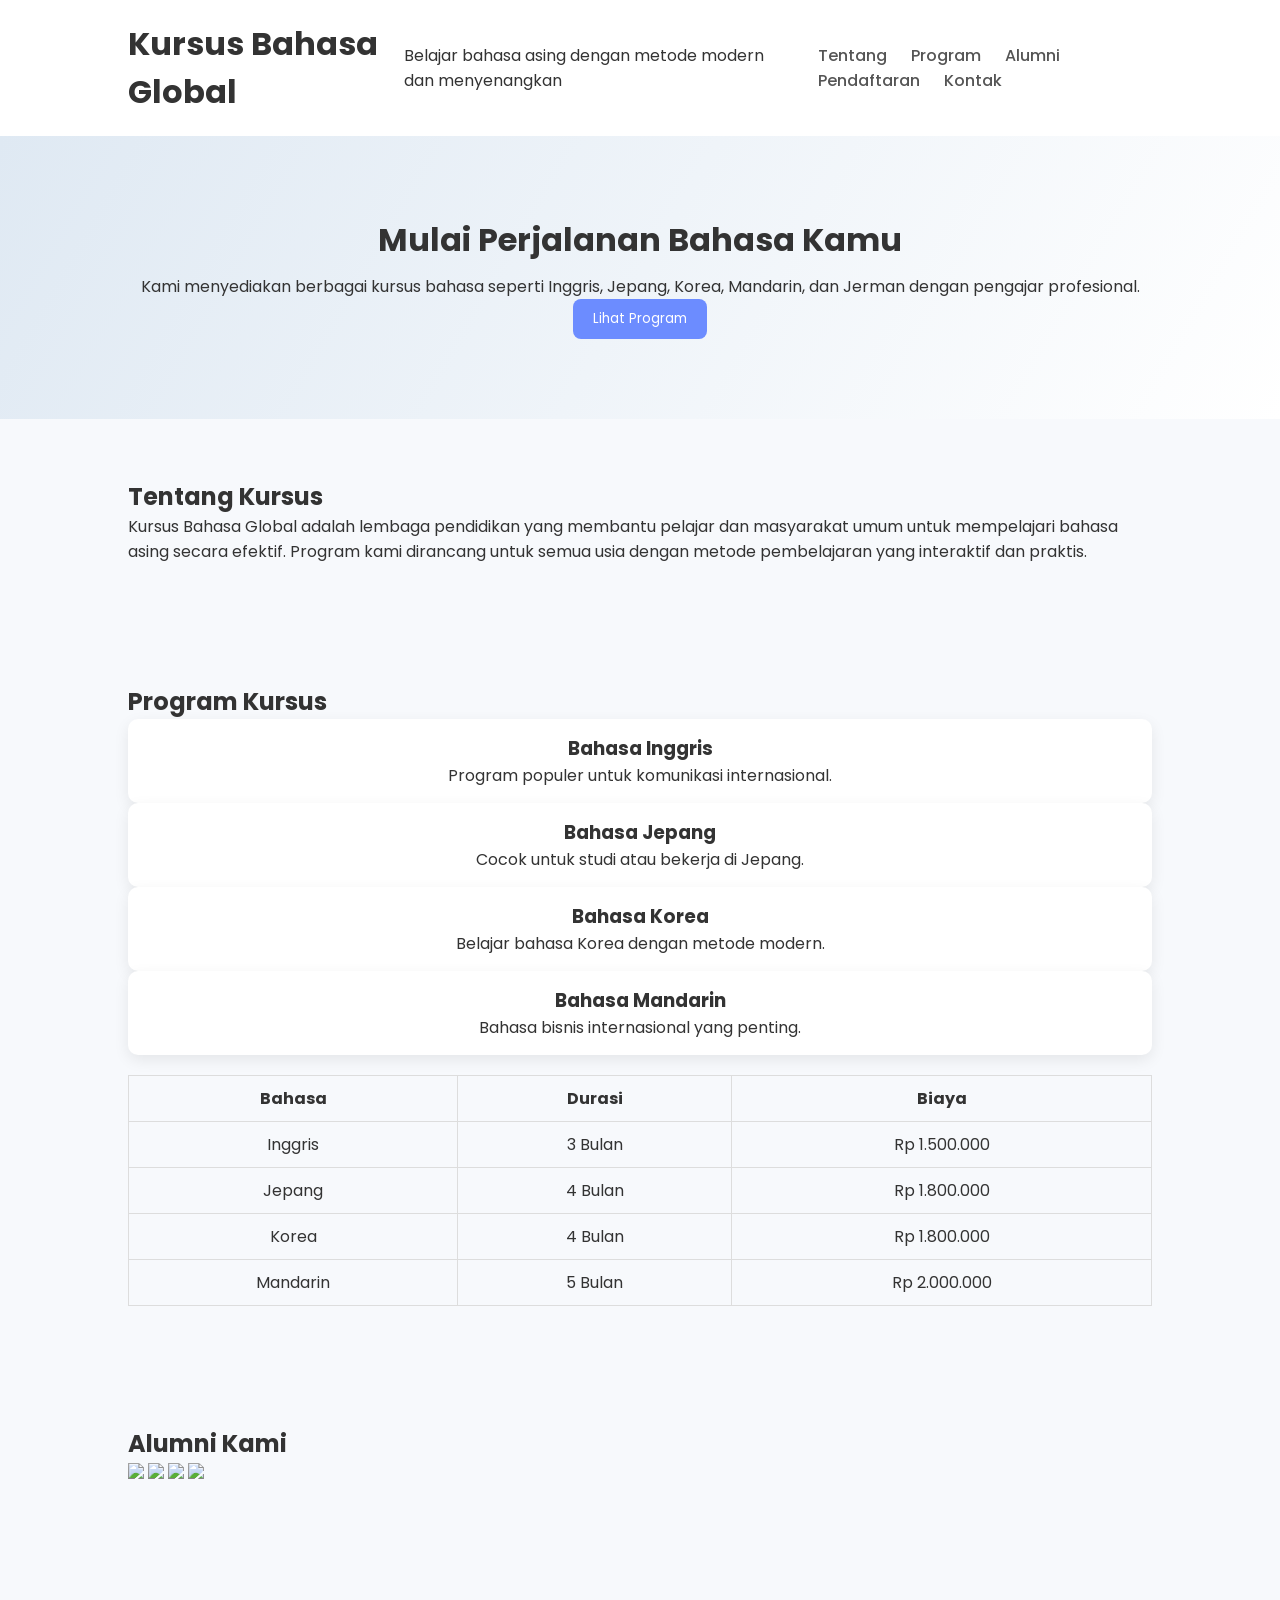
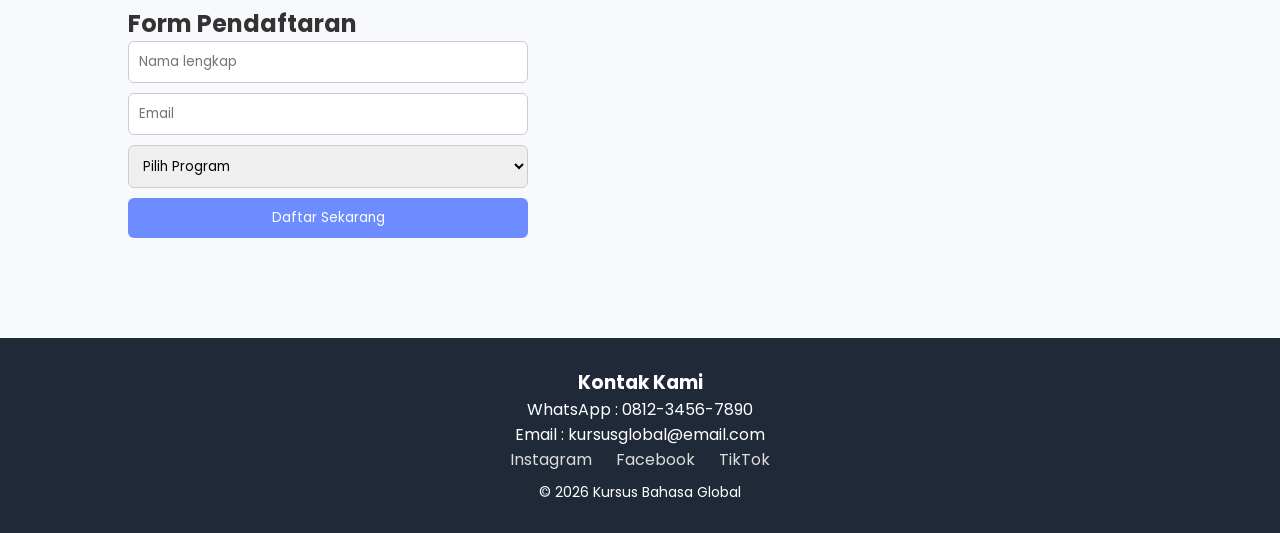
==== index.html @ 8ec5e0bb "change file name" ====
<!DOCTYPE html>
<html lang="id">
<head>

<meta charset="UTF-8">
<meta name="viewport" content="width=device-width, initial-scale=1.0">

<title>Kursus Bahasa Global</title>

<link rel="stylesheet" href="uts ppw.css">

<link href="https://fonts.googleapis.com/css2?family=Poppins:wght@300;400;600&display=swap" rel="stylesheet">

</head>

<body>

<header>

<h1>Kursus Bahasa Global</h1>

<p class="tagline">
Belajar bahasa asing dengan metode modern dan menyenangkan
</p>

<nav>
<a href="#tentang">Tentang</a>
<a href="#program">Program</a>
<a href="#alumni">Alumni</a>
<a href="#daftar">Pendaftaran</a>
<a href="#kontak">Kontak</a>
</nav>

</header>


<section class="hero">

<h2>Mulai Perjalanan Bahasa Kamu</h2>

<p>
Kami menyediakan berbagai kursus bahasa seperti Inggris,
Jepang, Korea, Mandarin, dan Jerman dengan pengajar profesional.
</p>

<button onclick="scrollProgram()">Lihat Program</button>

</section>


<section id="tentang">

<h2>Tentang Kursus</h2>

<p>
Kursus Bahasa Global adalah lembaga pendidikan yang membantu
pelajar dan masyarakat umum untuk mempelajari bahasa asing
secara efektif. Program kami dirancang untuk semua usia
dengan metode pembelajaran yang interaktif dan praktis.
</p>

</section>


<section id="program">

<h2>Program Kursus</h2>

<div class="cards">

<div class="card">
<h3>Bahasa Inggris</h3>
<p>Program populer untuk komunikasi internasional.</p>
</div>

<div class="card">
<h3>Bahasa Jepang</h3>
<p>Cocok untuk studi atau bekerja di Jepang.</p>
</div>

<div class="card">
<h3>Bahasa Korea</h3>
<p>Belajar bahasa Korea dengan metode modern.</p>
</div>

<div class="card">
<h3>Bahasa Mandarin</h3>
<p>Bahasa bisnis internasional yang penting.</p>
</div>

</div>

<table>

<tr>
<th>Bahasa</th>
<th>Durasi</th>
<th>Biaya</th>
</tr>

<tr>
<td>Inggris</td>
<td>3 Bulan</td>
<td>Rp 1.500.000</td>
</tr>

<tr>
<td>Jepang</td>
<td>4 Bulan</td>
<td>Rp 1.800.000</td>
</tr>

<tr>
<td>Korea</td>
<td>4 Bulan</td>
<td>Rp 1.800.000</td>
</tr>

<tr>
<td>Mandarin</td>
<td>5 Bulan</td>
<td>Rp 2.000.000</td>
</tr>

</table>

</section>


<section id="alumni">

<h2>Alumni Kami</h2>

<div class="alumni">

<img src="https://i.pravatar.cc/150?img=10">
<img src="https://i.pravatar.cc/150?img=20">
<img src="https://i.pravatar.cc/150?img=30">
<img src="https://i.pravatar.cc/150?img=40">

</div>

</section>


<section id="daftar">

<h2>Form Pendaftaran</h2>

<form id="formDaftar">

<input type="text" id="nama" placeholder="Nama lengkap">

<input type="email" id="email" placeholder="Email">

<select id="programSelect">

<option value="">Pilih Program</option>
<option>Bahasa Inggris</option>
<option>Bahasa Jepang</option>
<option>Bahasa Korea</option>
<option>Bahasa Mandarin</option>

</select>

<button type="submit">Daftar Sekarang</button>

</form>

</section>


<footer id="kontak">

<h3>Kontak Kami</h3>

<p>WhatsApp : 0812-3456-7890</p>
<p>Email : kursusglobal@email.com</p>

<div class="sosmed">

<a href="#">Instagram</a>
<a href="#">Facebook</a>
<a href="#">TikTok</a>

</div>

<p class="copy">© 2026 Kursus Bahasa Global</p>

</footer>

<script src="uts ppw.js"></script>

</body>
</html>
---- uts ppw.css ----
*{
margin:0;
padding:0;
box-sizing:border-box;
font-family:'Poppins', sans-serif;
}

body{
background:#f7f9fc;
color:#333;
}

header{
display:flex;
justify-content:space-between;
align-items:center;
padding:20px 10%;
background:#ffffff;
box-shadow:0 2px 10px rgba(0,0,0,0.05);
}

nav a{
margin-left:20px;
text-decoration:none;
color:#555;
font-weight:500;
}

.hero{
text-align:center;
padding:80px 20px;
background:linear-gradient(120deg,#dfe9f3,#ffffff);
}

.hero h2{
font-size:32px;
margin-bottom:10px;
}

.hero button{
padding:10px 20px;
border:none;
background:#6c8cff;
color:white;
border-radius:8px;
cursor:pointer;
}

section{
padding:60px 10%;
}

table{
width:100%;
border-collapse:collapse;
margin-top:20px;
}

table th, table td{
border:1px solid #ddd;
padding:10px;
text-align:center;
}

.galeri{
display:flex;
gap:20px;
flex-wrap:wrap;
}

.card{
background:white;
padding:15px;
border-radius:10px;
box-shadow:0 5px 15px rgba(0,0,0,0.08);
text-align:center;
transition:0.3s;
}

.card:hover{
transform:translateY(-5px);
}

.card img{
width:120px;
border-radius:50%;
}

form{
display:flex;
flex-direction:column;
gap:10px;
max-width:400px;
}

input, select{
padding:10px;
border:1px solid #ccc;
border-radius:6px;
}

button{
padding:10px;
border:none;
background:#6c8cff;
color:white;
border-radius:6px;
cursor:pointer;
}

footer{
background:#1f2937;
color:white;
text-align:center;
padding:30px;
margin-top:40px;
}

.sosmed a{
margin:10px;
color:#ddd;
text-decoration:none;
}

.copy{
margin-top:10px;
font-size:14px;
}

/* responsive */

@media(max-width:768px){

header{
flex-direction:column;
gap:10px;
}

.galeri{
justify-content:center;
}

}
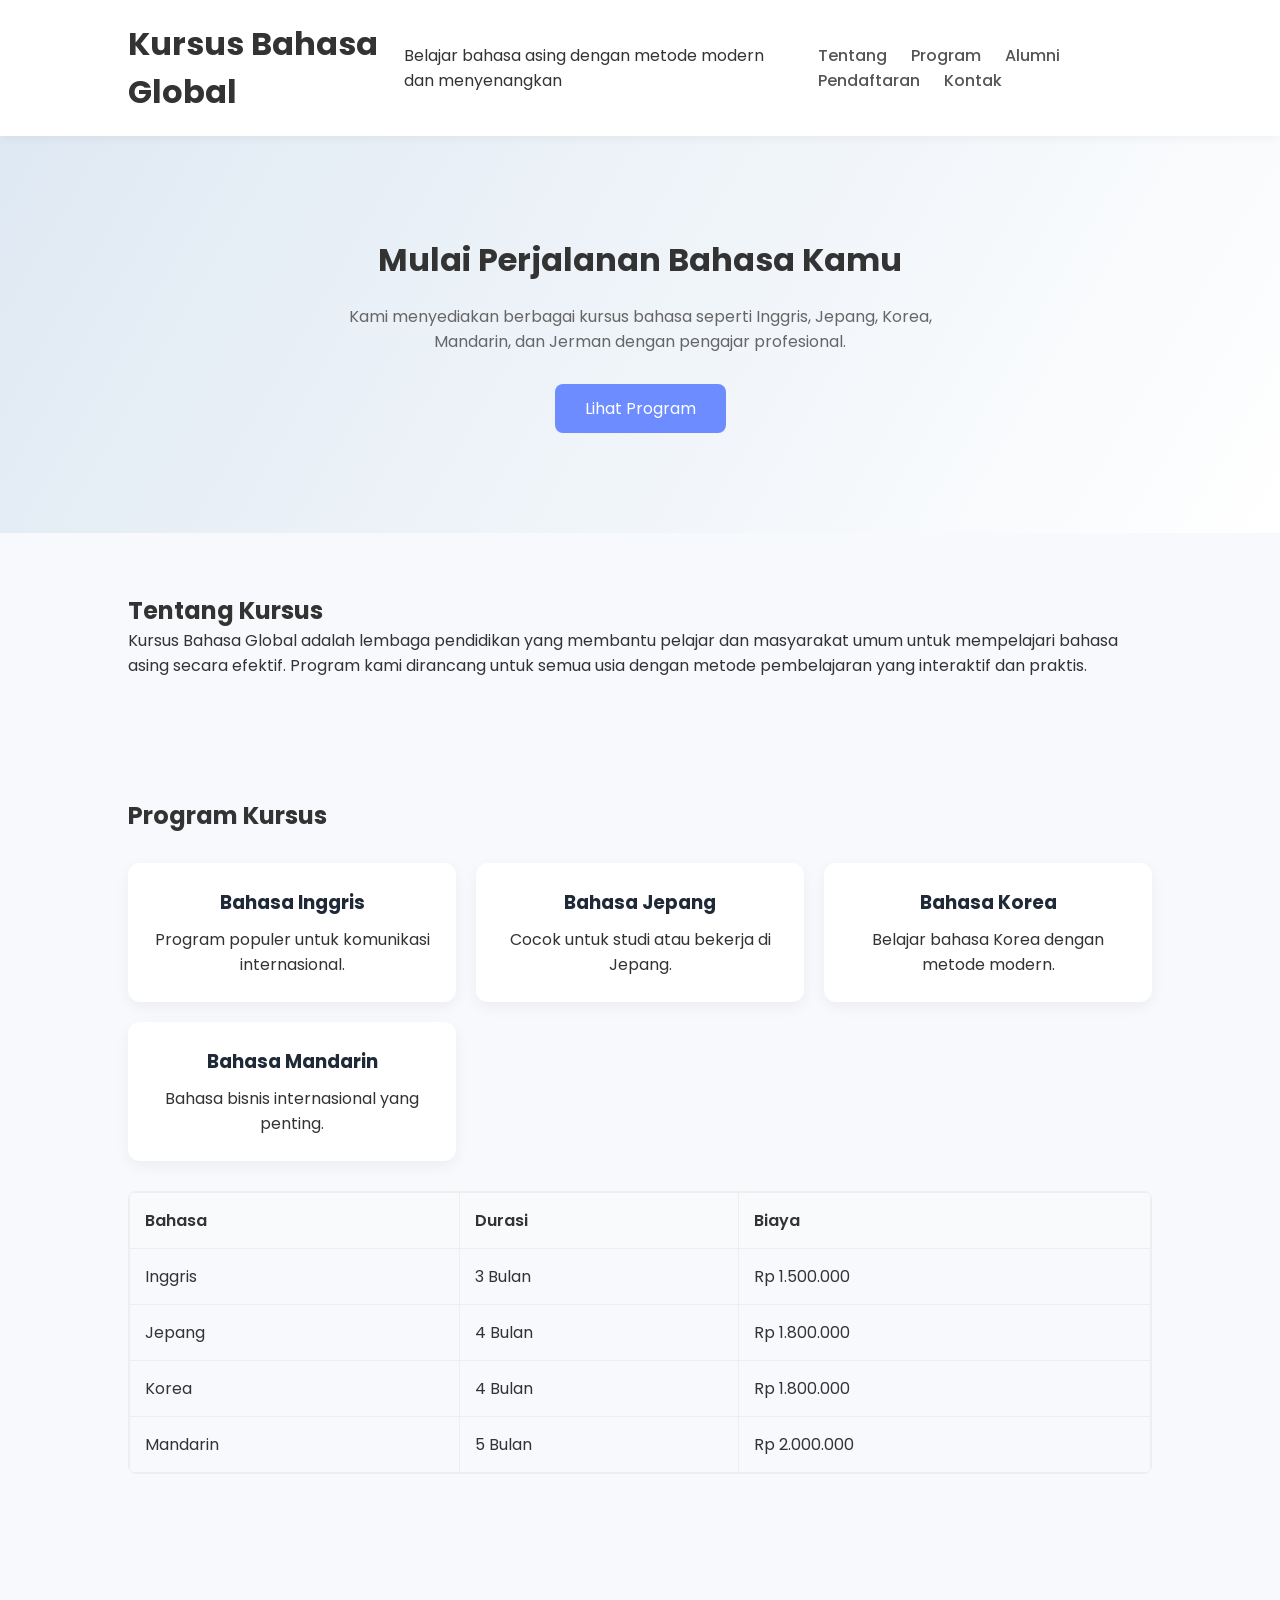
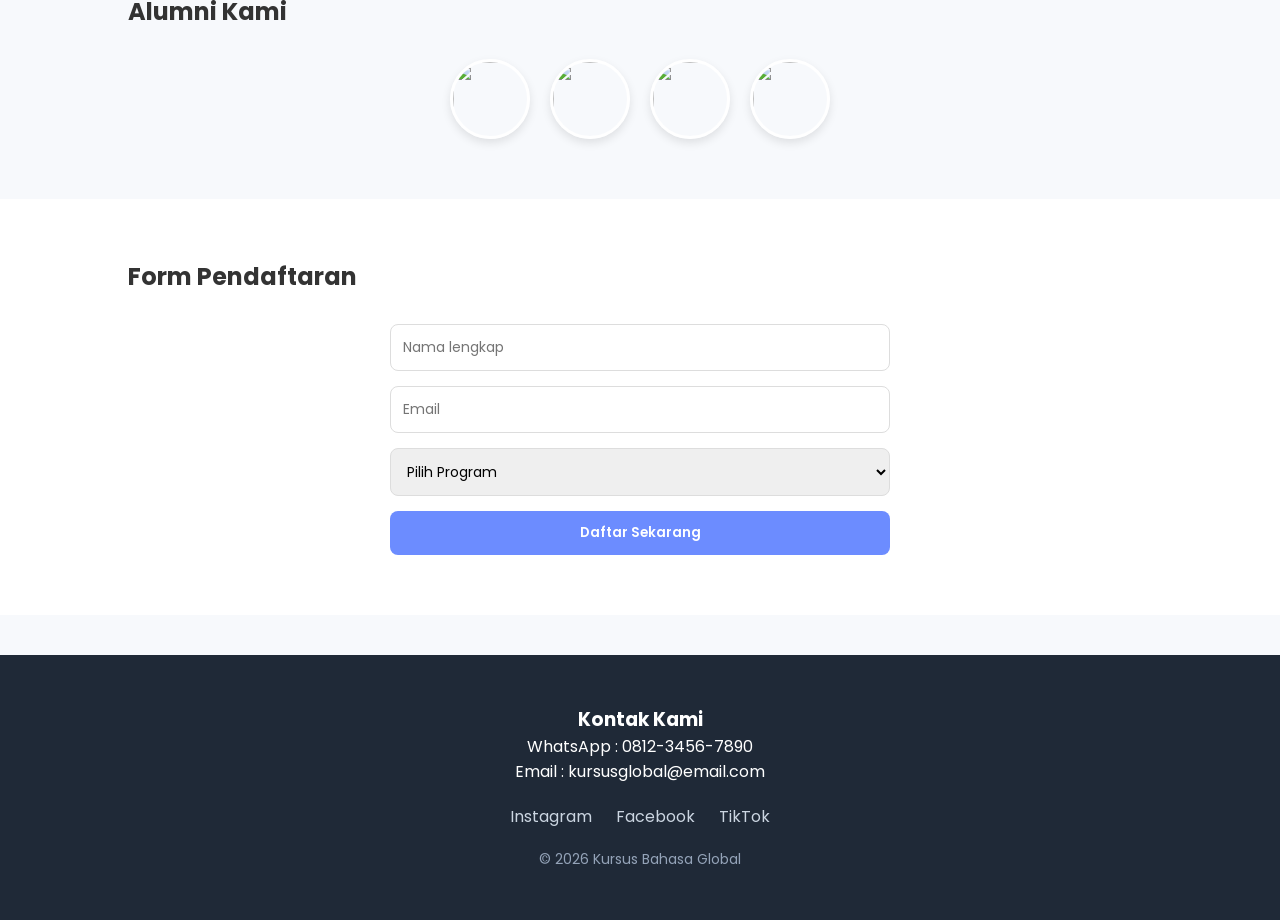
==== commit 3cc0b556: "update fitur" ====
--- a/index.html
+++ b/index.html
@@ -1,195 +1,203 @@
 <!DOCTYPE html>
 <html lang="id">
+
 <head>
 
-<meta charset="UTF-8">
-<meta name="viewport" content="width=device-width, initial-scale=1.0">
-
-<title>Kursus Bahasa Global</title>
-
-<link rel="stylesheet" href="uts ppw.css">
-
-<link href="https://fonts.googleapis.com/css2?family=Poppins:wght@300;400;600&display=swap" rel="stylesheet">
+    <meta charset="UTF-8">
+    <!-- Meta viewport: Penting agar website tampil proporsional di perangkat mobile (HP) -->
+    <meta name="viewport" content="width=device-width, initial-scale=1.0">
+
+    <title>Kursus Bahasa Global</title>
+
+    <link rel="stylesheet" href="style.css">
+
+    <link href="https://fonts.googleapis.com/css2?family=Poppins:wght@300;400;600&display=swap" rel="stylesheet">
 
 </head>
 
 <body>
 
-<header>
-
-<h1>Kursus Bahasa Global</h1>
-
-<p class="tagline">
-Belajar bahasa asing dengan metode modern dan menyenangkan
-</p>
-
-<nav>
-<a href="#tentang">Tentang</a>
-<a href="#program">Program</a>
-<a href="#alumni">Alumni</a>
-<a href="#daftar">Pendaftaran</a>
-<a href="#kontak">Kontak</a>
-</nav>
-
-</header>
-
-
-<section class="hero">
-
-<h2>Mulai Perjalanan Bahasa Kamu</h2>
-
-<p>
-Kami menyediakan berbagai kursus bahasa seperti Inggris,
-Jepang, Korea, Mandarin, dan Jerman dengan pengajar profesional.
-</p>
-
-<button onclick="scrollProgram()">Lihat Program</button>
-
-</section>
-
-
-<section id="tentang">
-
-<h2>Tentang Kursus</h2>
-
-<p>
-Kursus Bahasa Global adalah lembaga pendidikan yang membantu
-pelajar dan masyarakat umum untuk mempelajari bahasa asing
-secara efektif. Program kami dirancang untuk semua usia
-dengan metode pembelajaran yang interaktif dan praktis.
-</p>
-
-</section>
-
-
-<section id="program">
-
-<h2>Program Kursus</h2>
-
-<div class="cards">
-
-<div class="card">
-<h3>Bahasa Inggris</h3>
-<p>Program populer untuk komunikasi internasional.</p>
-</div>
-
-<div class="card">
-<h3>Bahasa Jepang</h3>
-<p>Cocok untuk studi atau bekerja di Jepang.</p>
-</div>
-
-<div class="card">
-<h3>Bahasa Korea</h3>
-<p>Belajar bahasa Korea dengan metode modern.</p>
-</div>
-
-<div class="card">
-<h3>Bahasa Mandarin</h3>
-<p>Bahasa bisnis internasional yang penting.</p>
-</div>
-
-</div>
-
-<table>
-
-<tr>
-<th>Bahasa</th>
-<th>Durasi</th>
-<th>Biaya</th>
-</tr>
-
-<tr>
-<td>Inggris</td>
-<td>3 Bulan</td>
-<td>Rp 1.500.000</td>
-</tr>
-
-<tr>
-<td>Jepang</td>
-<td>4 Bulan</td>
-<td>Rp 1.800.000</td>
-</tr>
-
-<tr>
-<td>Korea</td>
-<td>4 Bulan</td>
-<td>Rp 1.800.000</td>
-</tr>
-
-<tr>
-<td>Mandarin</td>
-<td>5 Bulan</td>
-<td>Rp 2.000.000</td>
-</tr>
-
-</table>
-
-</section>
-
-
-<section id="alumni">
-
-<h2>Alumni Kami</h2>
-
-<div class="alumni">
-
-<img src="https://i.pravatar.cc/150?img=10">
-<img src="https://i.pravatar.cc/150?img=20">
-<img src="https://i.pravatar.cc/150?img=30">
-<img src="https://i.pravatar.cc/150?img=40">
-
-</div>
-
-</section>
-
-
-<section id="daftar">
-
-<h2>Form Pendaftaran</h2>
-
-<form id="formDaftar">
-
-<input type="text" id="nama" placeholder="Nama lengkap">
-
-<input type="email" id="email" placeholder="Email">
-
-<select id="programSelect">
-
-<option value="">Pilih Program</option>
-<option>Bahasa Inggris</option>
-<option>Bahasa Jepang</option>
-<option>Bahasa Korea</option>
-<option>Bahasa Mandarin</option>
-
-</select>
-
-<button type="submit">Daftar Sekarang</button>
-
-</form>
-
-</section>
-
-
-<footer id="kontak">
-
-<h3>Kontak Kami</h3>
-
-<p>WhatsApp : 0812-3456-7890</p>
-<p>Email : kursusglobal@email.com</p>
-
-<div class="sosmed">
-
-<a href="#">Instagram</a>
-<a href="#">Facebook</a>
-<a href="#">TikTok</a>
-
-</div>
-
-<p class="copy">© 2026 Kursus Bahasa Global</p>
-
-</footer>
-
-<script src="uts ppw.js"></script>
+    <header>
+
+        <h1>Kursus Bahasa Global</h1>
+
+        <p class="tagline">
+            Belajar bahasa asing dengan metode modern dan menyenangkan
+        </p>
+
+        <nav>
+            <!-- Checkbox & Label: Digunakan untuk logika menu hamburger tanpa JavaScript -->
+            <input type="checkbox" id="menu-toggle" class="menu-toggle">
+            <label for="menu-toggle" class="hamburger">
+                <span></span>
+                <span></span>
+                <span></span>
+            </label>
+            <div class="nav-links">
+                <a href="#tentang">Tentang</a>
+                <a href="#program">Program</a>
+                <a href="#alumni">Alumni</a>
+                <a href="#daftar">Pendaftaran</a>
+                <a href="#kontak">Kontak</a>
+            </div>
+        </nav>
+
+    </header>
+
+
+    <section class="hero">
+
+        <h2>Mulai Perjalanan Bahasa Kamu</h2>
+
+        <p>
+            Kami menyediakan berbagai kursus bahasa seperti Inggris,
+            Jepang, Korea, Mandarin, dan Jerman dengan pengajar profesional.
+        </p>
+
+        <button onclick="scrollProgram()">Lihat Program</button>
+
+    </section>
+
+
+    <section id="tentang">
+
+        <h2>Tentang Kursus</h2>
+
+        <p>
+            Kursus Bahasa Global adalah lembaga pendidikan yang membantu
+            pelajar dan masyarakat umum untuk mempelajari bahasa asing
+            secara efektif. Program kami dirancang untuk semua usia
+            dengan metode pembelajaran yang interaktif dan praktis.
+        </p>
+
+    </section>
+
+
+    <section id="program">
+
+        <h2>Program Kursus</h2>
+
+        <div class="cards">
+
+            <div class="card">
+                <h3>Bahasa Inggris</h3>
+                <p>Program populer untuk komunikasi internasional.</p>
+            </div>
+
+            <div class="card">
+                <h3>Bahasa Jepang</h3>
+                <p>Cocok untuk studi atau bekerja di Jepang.</p>
+            </div>
+
+            <div class="card">
+                <h3>Bahasa Korea</h3>
+                <p>Belajar bahasa Korea dengan metode modern.</p>
+            </div>
+
+            <div class="card">
+                <h3>Bahasa Mandarin</h3>
+                <p>Bahasa bisnis internasional yang penting.</p>
+            </div>
+
+        </div>
+
+        <!-- Container Table: Agar tabel bisa di-scroll secara horizontal di layar kecil -->
+        <div class="table-container">
+            <table>
+                <tr>
+                    <th>Bahasa</th>
+                    <th>Durasi</th>
+                    <th>Biaya</th>
+                </tr>
+                <tr>
+                    <td>Inggris</td>
+                    <td>3 Bulan</td>
+                    <td>Rp 1.500.000</td>
+                </tr>
+                <tr>
+                    <td>Jepang</td>
+                    <td>4 Bulan</td>
+                    <td>Rp 1.800.000</td>
+                </tr>
+                <tr>
+                    <td>Korea</td>
+                    <td>4 Bulan</td>
+                    <td>Rp 1.800.000</td>
+                </tr>
+                <tr>
+                    <td>Mandarin</td>
+                    <td>5 Bulan</td>
+                    <td>Rp 2.000.000</td>
+                </tr>
+            </table>
+        </div>
+
+    </section>
+
+
+    <section id="alumni">
+
+        <h2>Alumni Kami</h2>
+
+        <!-- Alumni Container: Menggunakan flex-wrap agar gambar turun ke bawah jika layar sempit -->
+        <div class="alumni-container">
+            <img src="https://i.pravatar.cc/150?img=10">
+            <img src="https://i.pravatar.cc/150?img=20">
+            <img src="https://i.pravatar.cc/150?img=30">
+            <img src="https://i.pravatar.cc/150?img=40">
+        </div>
+
+    </section>
+
+
+    <section id="daftar">
+
+        <h2>Form Pendaftaran</h2>
+
+        <form id="formDaftar">
+
+            <input type="text" id="nama" placeholder="Nama lengkap">
+
+            <input type="email" id="email" placeholder="Email">
+
+            <select id="programSelect">
+
+                <option value="">Pilih Program</option>
+                <option>Bahasa Inggris</option>
+                <option>Bahasa Jepang</option>
+                <option>Bahasa Korea</option>
+                <option>Bahasa Mandarin</option>
+
+            </select>
+
+            <button type="submit">Daftar Sekarang</button>
+
+        </form>
+
+    </section>
+
+
+    <footer id="kontak">
+
+        <h3>Kontak Kami</h3>
+
+        <p>WhatsApp : 0812-3456-7890</p>
+        <p>Email : kursusglobal@email.com</p>
+
+        <div class="sosmed">
+
+            <a href="#">Instagram</a>
+            <a href="#">Facebook</a>
+            <a href="#">TikTok</a>
+
+        </div>
+
+        <p class="copy">© 2026 Kursus Bahasa Global</p>
+
+    </footer>
+
+    <script src="script.js"></script>
 
 </body>
+
 </html>
--- a/style.css
+++ b/style.css
@@ -0,0 +1,327 @@
+* {
+    margin: 0;
+    padding: 0;
+    box-sizing: border-box;
+    font-family: 'Poppins', sans-serif;
+}
+
+body {
+    background: #f7f9fc;
+    color: #333;
+}
+
+/* Navigation */
+header {
+    display: flex;
+    /* Flexbox: Membuat layout header yang fleksibel */
+    justify-content: space-between;
+    align-items: center;
+    padding: 20px 10%;
+    background: #ffffff;
+    box-shadow: 0 2px 10px rgba(0, 0, 0, 0.05);
+    position: sticky;
+    top: 0;
+    z-index: 1000;
+}
+
+.nav-links a {
+    margin-left: 20px;
+    text-decoration: none;
+    color: #555;
+    font-weight: 500;
+    transition: 0.3s;
+}
+
+.nav-links a:hover {
+    color: #6c8cff;
+}
+
+/* Logika Menu Hamburger (Murni CSS): Mengandalkan status 'checked' dari checkbox */
+.menu-toggle {
+    display: none;
+}
+
+.hamburger {
+    display: none;
+    cursor: pointer;
+    flex-direction: column;
+    gap: 5px;
+}
+
+.hamburger span {
+    display: block;
+    width: 25px;
+    height: 3px;
+    background: #333;
+    border-radius: 3px;
+    transition: 0.3s;
+}
+
+/* Sections */
+section {
+    padding: 60px 10%;
+}
+
+.hero {
+    text-align: center;
+    padding: 100px 20px;
+    background: linear-gradient(120deg, #dfe9f3, #ffffff);
+}
+
+.hero h2 {
+    font-size: 32px;
+    margin-bottom: 20px;
+}
+
+.hero p {
+    max-width: 600px;
+    margin: 0 auto 30px;
+    color: #666;
+}
+
+.hero button {
+    padding: 12px 30px;
+    border: none;
+    background: #6c8cff;
+    color: white;
+    border-radius: 8px;
+    cursor: pointer;
+    font-size: 16px;
+    transition: 0.3s;
+}
+
+.hero button:hover {
+    background: #5a7be0;
+}
+
+/* Program Cards */
+.cards {
+    display: grid;
+    /* Grid Layout: Sangat efisien untuk membuat kartu yang responsif */
+    grid-template-columns: repeat(auto-fit, minmax(250px, 1fr));
+    /* auto-fit: Menyesuaikan jumlah kolom secara otomatis */
+    gap: 20px;
+    margin-top: 30px;
+}
+
+.card {
+    background: white;
+    padding: 25px;
+    border-radius: 12px;
+    box-shadow: 0 5px 15px rgba(0, 0, 0, 0.05);
+    text-align: center;
+    transition: 0.3s;
+}
+
+.card:hover {
+    transform: translateY(-5px);
+    box-shadow: 0 8px 25px rgba(0, 0, 0, 0.1);
+}
+
+.card h3 {
+    margin-bottom: 10px;
+    color: #1f2937;
+}
+
+/* Table */
+.table-container {
+    width: 100%;
+    overflow-x: auto;
+    /* Scroll horizontal: Mencegah tabel merusak layout di layar kecil */
+    margin-top: 30px;
+    border-radius: 8px;
+    border: 1px solid #eee;
+}
+
+table {
+    width: 100%;
+    min-width: 600px;
+    /* Ensures table doesn't compress too much */
+    border-collapse: collapse;
+}
+
+table th,
+table td {
+    border: 1px solid #eee;
+    padding: 15px;
+    text-align: left;
+}
+
+table th {
+    background: #f9fafb;
+    font-weight: 600;
+}
+
+/* Alumni */
+.alumni-container {
+    display: flex;
+    justify-content: center;
+    gap: 20px;
+    flex-wrap: wrap;
+    margin-top: 30px;
+}
+
+.alumni-container img {
+    width: 80px;
+    height: 80px;
+    border-radius: 50%;
+    object-fit: cover;
+    border: 3px solid white;
+    box-shadow: 0 4px 10px rgba(0, 0, 0, 0.1);
+}
+
+/* Form */
+#daftar {
+    background: #fff;
+}
+
+form {
+    display: flex;
+    flex-direction: column;
+    gap: 15px;
+    max-width: 500px;
+    margin: 30px auto 0;
+}
+
+input,
+select {
+    padding: 12px;
+    border: 1px solid #ddd;
+    border-radius: 8px;
+    font-size: 14px;
+    width: 100%;
+}
+
+form button {
+    padding: 12px;
+    border: none;
+    background: #6c8cff;
+    color: white;
+    border-radius: 8px;
+    cursor: pointer;
+    font-weight: 600;
+    transition: 0.3s;
+}
+
+/* Footer */
+footer {
+    background: #1f2937;
+    color: white;
+    text-align: center;
+    padding: 50px 20px;
+    margin-top: 40px;
+}
+
+.sosmed {
+    margin: 20px 0;
+}
+
+.sosmed a {
+    margin: 0 10px;
+    color: #cbd5e1;
+    text-decoration: none;
+    transition: 0.3s;
+}
+
+.sosmed a:hover {
+    color: #6c8cff;
+}
+
+.copy {
+    margin-top: 20px;
+    font-size: 14px;
+    color: #94a3b8;
+}
+
+/* Media Queries: Mengubah gaya berdasarkan lebar layar perangkat */
+
+/* Desktop Sedang / Tablet Laptop */
+@media (max-width: 992px) {
+
+    header,
+    section {
+        padding-left: 5%;
+        /* Mengurangi padding agar konten lebih luas di layar lebih kecil */
+        padding-right: 5%;
+    }
+}
+
+/* Mobile / Tablet Kecil (HP) */
+@media (max-width: 768px) {
+    header {
+        padding: 15px 5%;
+    }
+
+    header h1 {
+        font-size: 20px;
+    }
+
+    .tagline {
+        display: none;
+        /* Menyembunyikan tagline di HP agar hemat ruang */
+    }
+
+    /* Menampilkan icon hamburger */
+    .hamburger {
+        display: flex;
+    }
+
+    /* Mengubah menu navigasi menjadi panel melayang (dropdown) */
+    .nav-links {
+        position: absolute;
+        top: 100%;
+        left: 0;
+        width: 100%;
+        background: white;
+        display: none;
+        flex-direction: column;
+        padding: 20px;
+        box-shadow: 0 10px 15px rgba(0, 0, 0, 0.1);
+    }
+
+    .nav-links a {
+        margin: 10px 0;
+        font-size: 18px;
+    }
+
+    /* Menu Toggle Switch */
+    .menu-toggle:checked~.nav-links {
+        display: flex;
+    }
+
+    /* Animate Hamburger */
+    .menu-toggle:checked~.hamburger span:nth-child(1) {
+        transform: translateY(8px) rotate(45deg);
+    }
+
+    .menu-toggle:checked~.hamburger span:nth-child(2) {
+        opacity: 0;
+    }
+
+    .menu-toggle:checked~.hamburger span:nth-child(3) {
+        transform: translateY(-8px) rotate(-45deg);
+    }
+
+    .hero h2 {
+        font-size: 26px;
+    }
+
+    section {
+        padding: 40px 5%;
+    }
+}
+
+@media (max-width: 480px) {
+    .hero h2 {
+        font-size: 22px;
+    }
+
+    .hero p {
+        font-size: 14px;
+    }
+
+    .alumni-container img {
+        width: 60px;
+        height: 60px;
+    }
+}
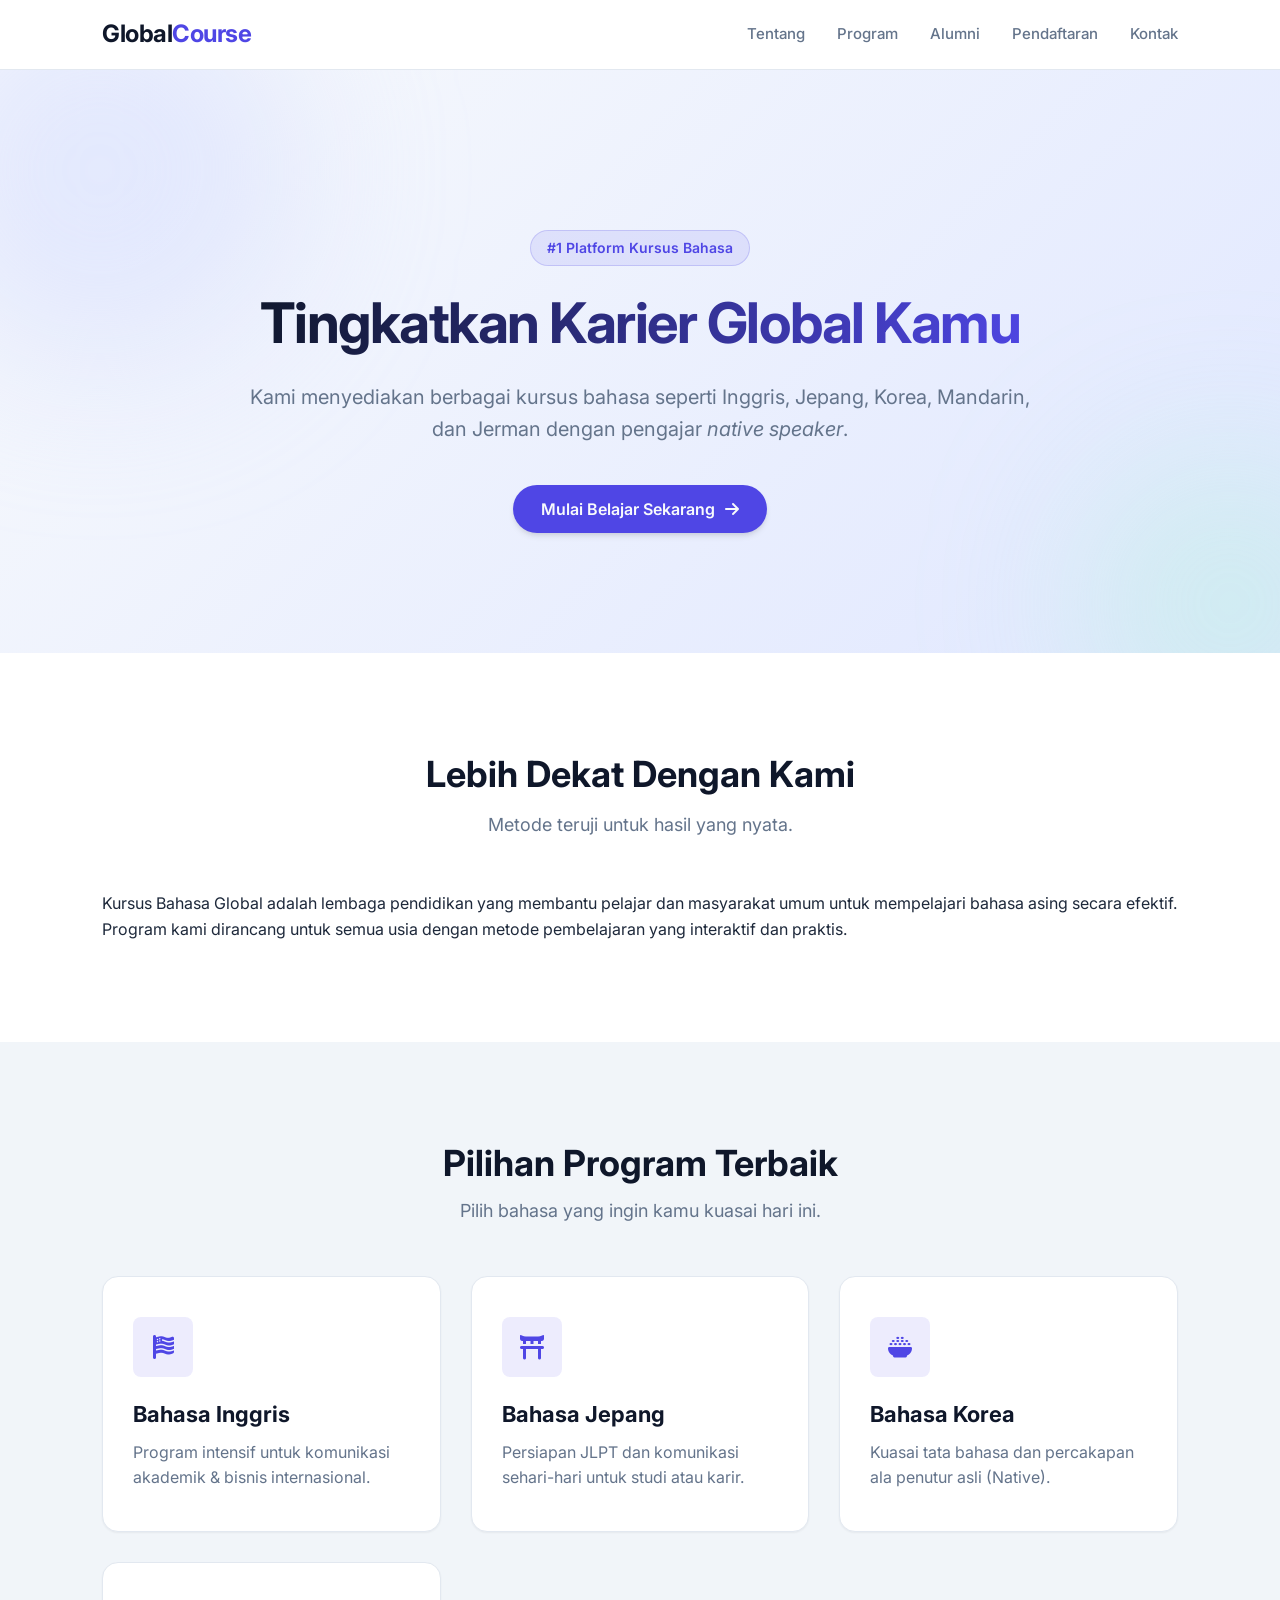
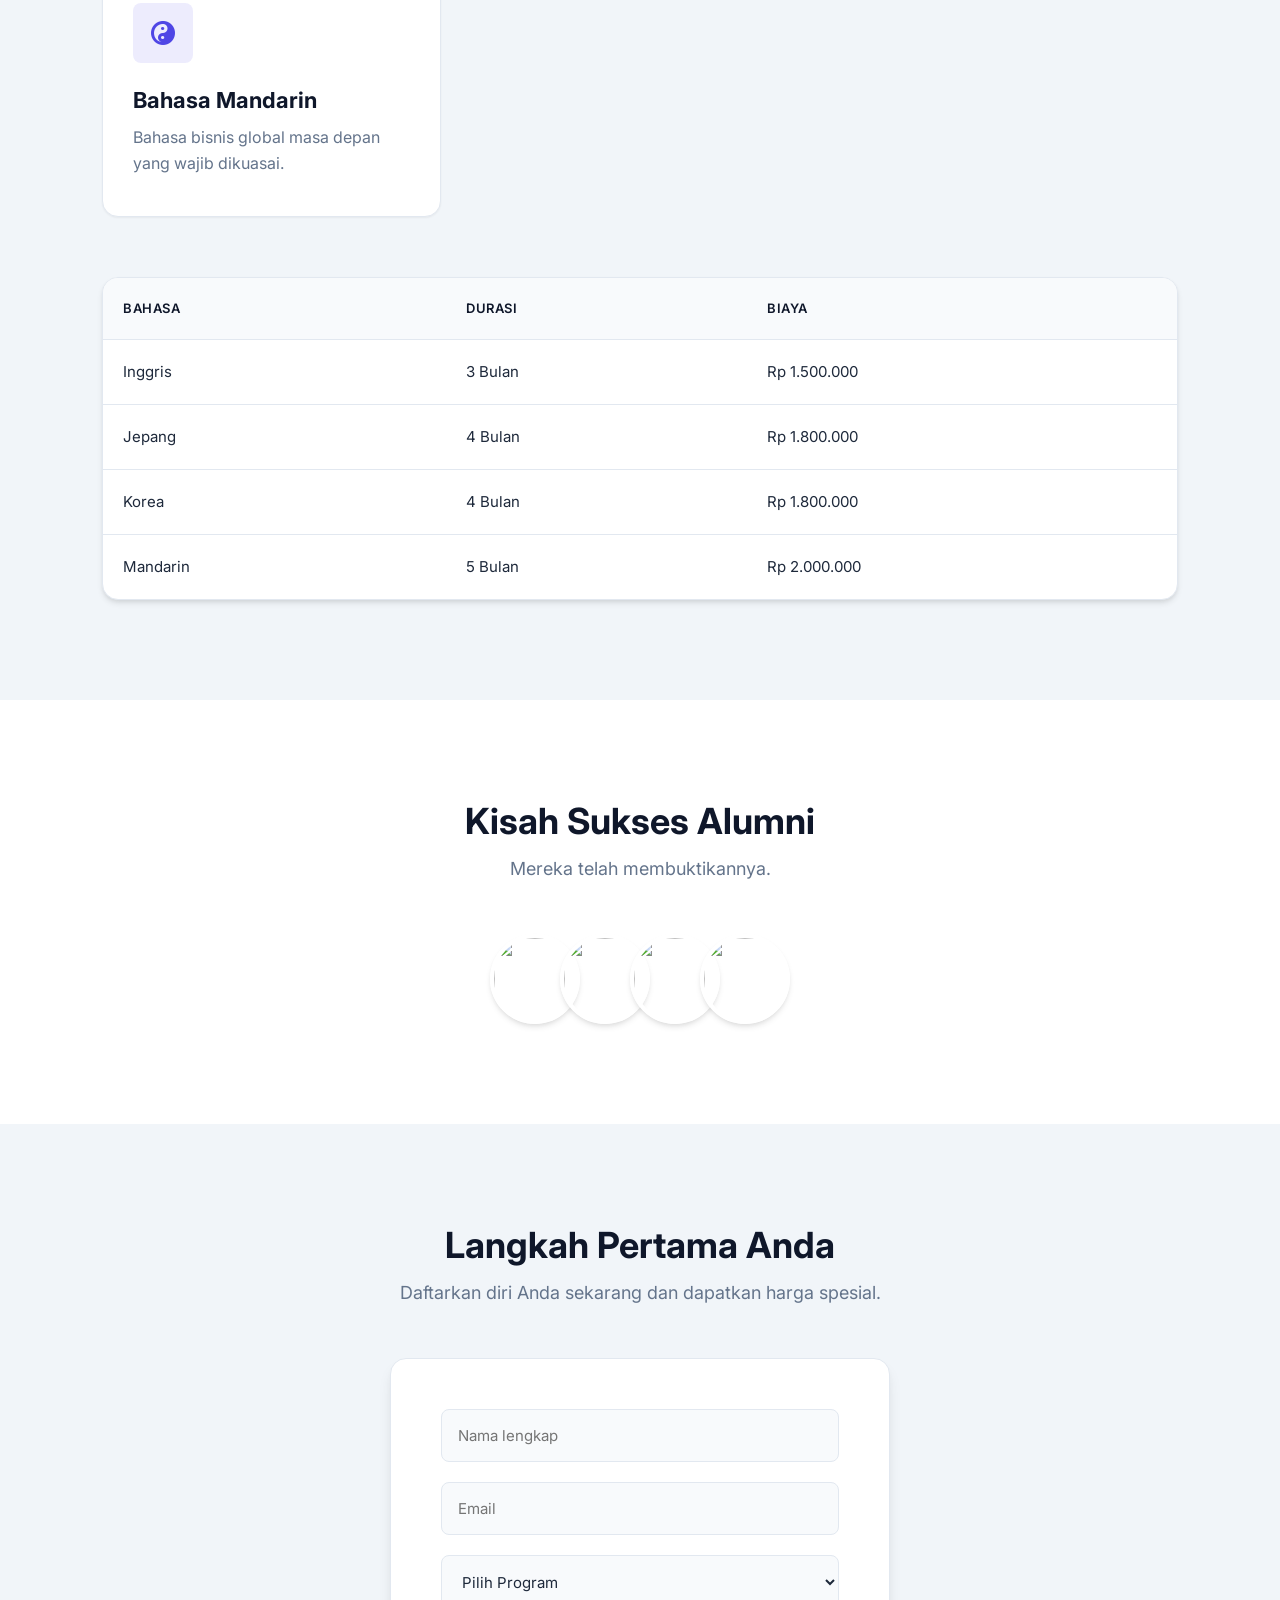
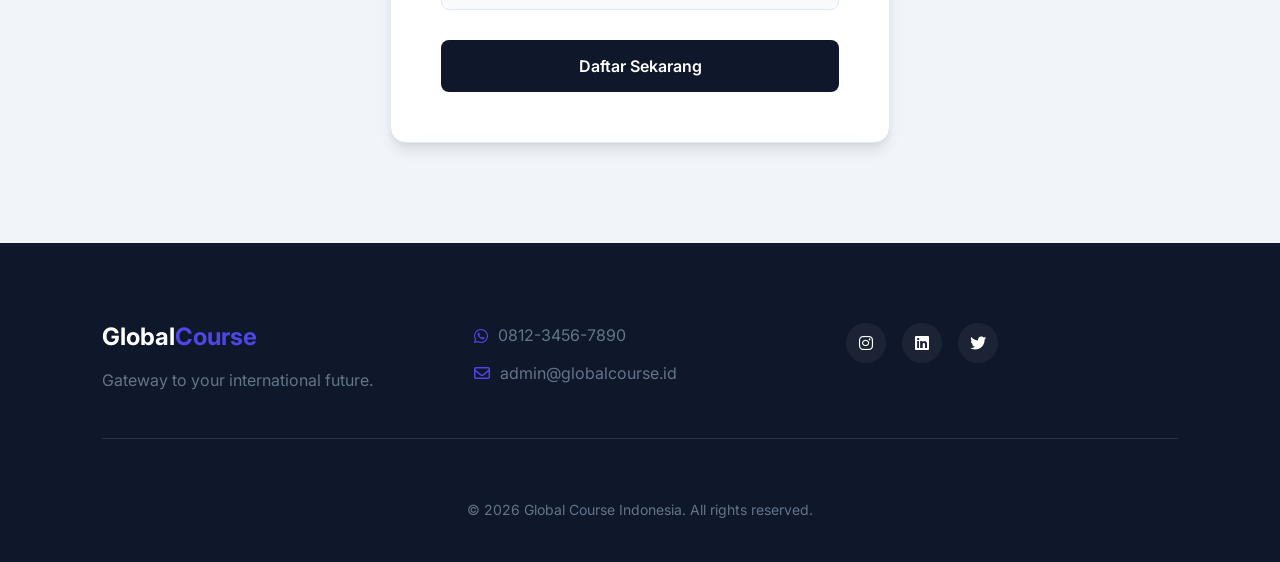
==== commit 5ed180aa: "update" ====
--- a/index.html
+++ b/index.html
@@ -11,7 +11,11 @@
 
     <link rel="stylesheet" href="style.css">
 
-    <link href="https://fonts.googleapis.com/css2?family=Poppins:wght@300;400;600&display=swap" rel="stylesheet">
+    <!-- Google Fonts: Inter untuk tampilan modern dan profesional -->
+    <link href="https://fonts.googleapis.com/css2?family=Inter:wght@300;400;500;600;700&display=swap" rel="stylesheet">
+
+    <!-- Font Awesome untuk Icon Modern -->
+    <link rel="stylesheet" href="https://cdnjs.cloudflare.com/ajax/libs/font-awesome/6.4.0/css/all.min.css">
 
 </head>
 
@@ -19,11 +23,9 @@
 
     <header>
 
-        <h1>Kursus Bahasa Global</h1>
-
-        <p class="tagline">
-            Belajar bahasa asing dengan metode modern dan menyenangkan
-        </p>
+        <div class="logo">
+            <h1>Global<span class="accent">Course</span></h1>
+        </div>
 
         <nav>
             <!-- Checkbox & Label: Digunakan untuk logika menu hamburger tanpa JavaScript -->
@@ -45,58 +47,69 @@
     </header>
 
 
-    <section class="hero">
-
-        <h2>Mulai Perjalanan Bahasa Kamu</h2>
-
-        <p>
-            Kami menyediakan berbagai kursus bahasa seperti Inggris,
-            Jepang, Korea, Mandarin, dan Jerman dengan pengajar profesional.
+    <section class="hero reveal">
+        <div class="hero-content">
+            <span class="badge">#1 Platform Kursus Bahasa</span>
+            <h2>Tingkatkan Karier Global Kamu</h2>
+
+            <p>
+                Kami menyediakan berbagai kursus bahasa seperti Inggris,
+                Jepang, Korea, Mandarin, dan Jerman dengan pengajar <i>native speaker</i>.
+            </p>
+
+            <button class="btn-primary" onclick="scrollProgram()">Mulai Belajar Sekarang <i
+                    class="fa-solid fa-arrow-right"></i></button>
+        </div>
+    </section>
+
+
+    <section id="tentang" class="reveal">
+        <div class="section-header">
+            <h2>Lebih Dekat Dengan Kami</h2>
+            <p class="subtitle">Metode teruji untuk hasil yang nyata.</p>
+        </div>
+        Kursus Bahasa Global adalah lembaga pendidikan yang membantu
+        pelajar dan masyarakat umum untuk mempelajari bahasa asing
+        secara efektif. Program kami dirancang untuk semua usia
+        dengan metode pembelajaran yang interaktif dan praktis.
         </p>
 
-        <button onclick="scrollProgram()">Lihat Program</button>
-
-    </section>
-
-
-    <section id="tentang">
-
-        <h2>Tentang Kursus</h2>
-
-        <p>
-            Kursus Bahasa Global adalah lembaga pendidikan yang membantu
-            pelajar dan masyarakat umum untuk mempelajari bahasa asing
-            secara efektif. Program kami dirancang untuk semua usia
-            dengan metode pembelajaran yang interaktif dan praktis.
-        </p>
-
-    </section>
-
-
-    <section id="program">
-
-        <h2>Program Kursus</h2>
+    </section>
+
+
+    </section>
+
+
+    <section id="program" class="reveal">
+        <div class="section-header">
+            <h2>Pilihan Program Terbaik</h2>
+            <p class="subtitle">Pilih bahasa yang ingin kamu kuasai hari ini.</p>
+        </div>
 
         <div class="cards">
 
             <div class="card">
+                <div class="card-icon"><i class="fa-solid fa-flag-usa"></i></div>
                 <h3>Bahasa Inggris</h3>
-                <p>Program populer untuk komunikasi internasional.</p>
-            </div>
-
-            <div class="card">
+                <p>Program intensif untuk komunikasi akademik & bisnis internasional.</p>
+            </div>
+
+            <div class="card">
+                <div class="card-icon"><i class="fa-solid fa-torii-gate"></i></div>
                 <h3>Bahasa Jepang</h3>
-                <p>Cocok untuk studi atau bekerja di Jepang.</p>
-            </div>
-
-            <div class="card">
+                <p>Persiapan JLPT dan komunikasi sehari-hari untuk studi atau karir.</p>
+            </div>
+
+            <div class="card">
+                <div class="card-icon"><i class="fa-solid fa-bowl-rice"></i></div>
                 <h3>Bahasa Korea</h3>
-                <p>Belajar bahasa Korea dengan metode modern.</p>
-            </div>
-
-            <div class="card">
+                <p>Kuasai tata bahasa dan percakapan ala penutur asli (Native).</p>
+            </div>
+
+            <div class="card">
+                <div class="card-icon"><i class="fa-solid fa-yin-yang"></i></div>
                 <h3>Bahasa Mandarin</h3>
-                <p>Bahasa bisnis internasional yang penting.</p>
+                <p>Bahasa bisnis global masa depan yang wajib dikuasai.</p>
             </div>
 
         </div>
@@ -135,9 +148,11 @@
     </section>
 
 
-    <section id="alumni">
-
-        <h2>Alumni Kami</h2>
+    <section id="alumni" class="reveal">
+        <div class="section-header">
+            <h2>Kisah Sukses Alumni</h2>
+            <p class="subtitle">Mereka telah membuktikannya.</p>
+        </div>
 
         <!-- Alumni Container: Menggunakan flex-wrap agar gambar turun ke bawah jika layar sempit -->
         <div class="alumni-container">
@@ -150,9 +165,11 @@
     </section>
 
 
-    <section id="daftar">
-
-        <h2>Form Pendaftaran</h2>
+    <section id="daftar" class="reveal">
+        <div class="section-header">
+            <h2>Langkah Pertama Anda</h2>
+            <p class="subtitle">Daftarkan diri Anda sekarang dan dapatkan harga spesial.</p>
+        </div>
 
         <form id="formDaftar">
 
@@ -178,21 +195,25 @@
 
 
     <footer id="kontak">
-
-        <h3>Kontak Kami</h3>
-
-        <p>WhatsApp : 0812-3456-7890</p>
-        <p>Email : kursusglobal@email.com</p>
-
-        <div class="sosmed">
-
-            <a href="#">Instagram</a>
-            <a href="#">Facebook</a>
-            <a href="#">TikTok</a>
-
-        </div>
-
-        <p class="copy">© 2026 Kursus Bahasa Global</p>
+        <div class="footer-content">
+            <div class="footer-brand">
+                <h3>Global<span class="accent">Course</span></h3>
+                <p>Gateway to your international future.</p>
+            </div>
+
+            <div class="footer-contact">
+                <p><i class="fa-brands fa-whatsapp"></i> 0812-3456-7890</p>
+                <p><i class="fa-regular fa-envelope"></i> admin@globalcourse.id</p>
+            </div>
+
+            <div class="sosmed">
+                <a href="#" aria-label="Instagram"><i class="fa-brands fa-instagram"></i></a>
+                <a href="#" aria-label="LinkedIn"><i class="fa-brands fa-linkedin"></i></a>
+                <a href="#" aria-label="Twitter"><i class="fa-brands fa-twitter"></i></a>
+            </div>
+        </div>
+
+        <p class="copy">&copy; 2026 Global Course Indonesia. All rights reserved.</p>
 
     </footer>
 
--- a/style.css
+++ b/style.css
@@ -1,42 +1,198 @@
+/* ==========================================================================
+   Modern CSS Design System
+   ========================================================================== */
+:root {
+    /* Color Palette: Elegant & Professional */
+    --primary: #4f46e5;
+    /* Indigo */
+    --primary-hover: #4338ca;
+    --secondary: #0f172a;
+    /* Slate */
+    --accent: #38bdf8;
+    /* Light Blue */
+
+    --bg-body: #f8fafc;
+    --bg-surface: #ffffff;
+    --bg-alt: #f1f5f9;
+
+    --text-main: #1e293b;
+    --text-muted: #64748b;
+    --text-light: #f8fafc;
+
+    --border: #e2e8f0;
+
+    /* Typography */
+    --font-family: 'Inter', sans-serif;
+
+    /* Shadows */
+    --shadow-sm: 0 1px 2px 0 rgba(0, 0, 0, 0.05);
+    --shadow-md: 0 4px 6px -1px rgba(0, 0, 0, 0.1), 0 2px 4px -1px rgba(0, 0, 0, 0.06);
+    --shadow-lg: 0 10px 15px -3px rgba(0, 0, 0, 0.1), 0 4px 6px -2px rgba(0, 0, 0, 0.05);
+    --shadow-glow: 0 0 20px rgba(79, 70, 229, 0.3);
+
+    /* Radii */
+    --radius-md: 8px;
+    --radius-lg: 16px;
+    --radius-full: 9999px;
+
+    /* Transitions */
+    --transition-smooth: all 0.3s cubic-bezier(0.4, 0, 0.2, 1);
+}
+
+/* ==========================================================================
+   Base
+   ========================================================================== */
 * {
     margin: 0;
     padding: 0;
     box-sizing: border-box;
-    font-family: 'Poppins', sans-serif;
+    font-family: var(--font-family);
 }
 
 body {
-    background: #f7f9fc;
-    color: #333;
-}
-
-/* Navigation */
+    background-color: var(--bg-body);
+    color: var(--text-main);
+    line-height: 1.6;
+    overflow-x: hidden;
+}
+
+h1,
+h2,
+h3,
+h4,
+h5,
+h6 {
+    color: var(--secondary);
+    font-weight: 700;
+    line-height: 1.2;
+}
+
+p {
+    color: var(--text-muted);
+}
+
+/* Scrollbar Customization */
+::-webkit-scrollbar {
+    width: 8px;
+}
+
+::-webkit-scrollbar-track {
+    background: var(--bg-body);
+}
+
+::-webkit-scrollbar-thumb {
+    background: #cbd5e1;
+    border-radius: var(--radius-full);
+}
+
+::-webkit-scrollbar-thumb:hover {
+    background: #94a3b8;
+}
+
+/* ==========================================================================
+   Typography Helpers
+   ========================================================================== */
+.accent {
+    color: var(--primary);
+}
+
+.section-header {
+    text-align: center;
+    margin-bottom: 50px;
+}
+
+.section-header h2 {
+    font-size: 36px;
+    margin-bottom: 12px;
+}
+
+.section-header .subtitle {
+    font-size: 18px;
+    max-width: 600px;
+    margin: 0 auto;
+}
+
+/* ==========================================================================
+   Buttons
+   ========================================================================== */
+.btn-primary {
+    display: inline-flex;
+    align-items: center;
+    gap: 10px;
+    padding: 14px 28px;
+    background-color: var(--primary);
+    color: var(--text-light);
+    border: none;
+    border-radius: var(--radius-full);
+    font-size: 16px;
+    font-weight: 600;
+    cursor: pointer;
+    box-shadow: var(--shadow-md);
+    transition: var(--transition-smooth);
+}
+
+.btn-primary:hover {
+    background-color: var(--primary-hover);
+    box-shadow: var(--shadow-glow);
+    transform: translateY(-2px);
+}
+
+/* ==========================================================================
+   Header & Navigation
+   ========================================================================== */
 header {
     display: flex;
-    /* Flexbox: Membuat layout header yang fleksibel */
     justify-content: space-between;
     align-items: center;
-    padding: 20px 10%;
-    background: #ffffff;
-    box-shadow: 0 2px 10px rgba(0, 0, 0, 0.05);
+    padding: 20px 8%;
+    background: rgba(255, 255, 255, 0.9);
+    backdrop-filter: blur(10px);
+    border-bottom: 1px solid var(--border);
     position: sticky;
     top: 0;
     z-index: 1000;
 }
 
+.logo h1 {
+    font-size: 24px;
+    letter-spacing: -0.5px;
+}
+
+.nav-links {
+    display: flex;
+    align-items: center;
+}
+
 .nav-links a {
-    margin-left: 20px;
+    margin-left: 32px;
     text-decoration: none;
-    color: #555;
+    color: var(--text-muted);
     font-weight: 500;
-    transition: 0.3s;
+    font-size: 15px;
+    transition: var(--transition-smooth);
+    position: relative;
+}
+
+.nav-links a::after {
+    content: '';
+    position: absolute;
+    bottom: -4px;
+    left: 0;
+    width: 0;
+    height: 2px;
+    background-color: var(--primary);
+    transition: var(--transition-smooth);
 }
 
 .nav-links a:hover {
-    color: #6c8cff;
-}
-
-/* Logika Menu Hamburger (Murni CSS): Mengandalkan status 'checked' dari checkbox */
+    color: var(--secondary);
+}
+
+.nav-links a:hover::after {
+    width: 100%;
+}
+
+/* Hamburger */
 .menu-toggle {
     display: none;
 }
@@ -45,253 +201,466 @@
     display: none;
     cursor: pointer;
     flex-direction: column;
-    gap: 5px;
+    gap: 6px;
+    z-index: 1001;
+    /* Above mobile menu */
 }
 
 .hamburger span {
     display: block;
-    width: 25px;
+    width: 28px;
     height: 3px;
-    background: #333;
+    background: var(--secondary);
     border-radius: 3px;
-    transition: 0.3s;
-}
-
-/* Sections */
+    transition: var(--transition-smooth);
+}
+
+/* ==========================================================================
+   Sections Layout
+   ========================================================================== */
 section {
-    padding: 60px 10%;
-}
-
+    padding: 100px 8%;
+}
+
+/* ==========================================================================
+   Hero Section
+   ========================================================================== */
 .hero {
     text-align: center;
-    padding: 100px 20px;
-    background: linear-gradient(120deg, #dfe9f3, #ffffff);
+    padding: 160px 8% 120px;
+    background: linear-gradient(135deg, #f8fafc 0%, #e0e7ff 100%);
+    position: relative;
+    overflow: hidden;
+}
+
+/* Decorative background blur */
+.hero::before {
+    content: '';
+    position: absolute;
+    top: -100px;
+    left: -100px;
+    width: 400px;
+    height: 400px;
+    background: rgba(199, 210, 254, 0.4);
+    filter: blur(80px);
+    border-radius: 50%;
+    z-index: 0;
+}
+
+.hero::after {
+    content: '';
+    position: absolute;
+    bottom: -100px;
+    right: -100px;
+    width: 300px;
+    height: 300px;
+    background: rgba(167, 243, 208, 0.3);
+    filter: blur(80px);
+    border-radius: 50%;
+    z-index: 0;
+}
+
+.hero-content {
+    position: relative;
+    z-index: 1;
+    max-width: 800px;
+    margin: 0 auto;
+}
+
+.badge {
+    display: inline-block;
+    padding: 6px 16px;
+    background-color: rgba(79, 70, 229, 0.1);
+    color: var(--primary);
+    border-radius: var(--radius-full);
+    font-size: 14px;
+    font-weight: 600;
+    margin-bottom: 24px;
+    border: 1px solid rgba(79, 70, 229, 0.2);
 }
 
 .hero h2 {
-    font-size: 32px;
-    margin-bottom: 20px;
+    font-size: 56px;
+    letter-spacing: -1.5px;
+    margin-bottom: 24px;
+    background: linear-gradient(to right, var(--secondary), var(--primary));
+    background-clip: text;
+    -webkit-background-clip: text;
+    -webkit-text-fill-color: transparent;
 }
 
 .hero p {
-    max-width: 600px;
-    margin: 0 auto 30px;
-    color: #666;
-}
-
-.hero button {
-    padding: 12px 30px;
-    border: none;
-    background: #6c8cff;
-    color: white;
-    border-radius: 8px;
-    cursor: pointer;
-    font-size: 16px;
-    transition: 0.3s;
-}
-
-.hero button:hover {
-    background: #5a7be0;
-}
-
-/* Program Cards */
+    font-size: 20px;
+    margin-bottom: 40px;
+    color: var(--text-muted);
+}
+
+/* ==========================================================================
+   Tentang Section
+   ========================================================================== */
+#tentang {
+    background-color: var(--bg-surface);
+}
+
+#tentang p {
+    text-align: center;
+    max-width: 800px;
+    margin: 0 auto;
+    font-size: 18px;
+    line-height: 1.8;
+}
+
+/* ==========================================================================
+   Program Cards
+   ========================================================================== */
+#program {
+    background-color: var(--bg-alt);
+}
+
 .cards {
     display: grid;
-    /* Grid Layout: Sangat efisien untuk membuat kartu yang responsif */
-    grid-template-columns: repeat(auto-fit, minmax(250px, 1fr));
-    /* auto-fit: Menyesuaikan jumlah kolom secara otomatis */
-    gap: 20px;
-    margin-top: 30px;
+    grid-template-columns: repeat(auto-fit, minmax(280px, 1fr));
+    gap: 30px;
+    margin-bottom: 60px;
 }
 
 .card {
-    background: white;
-    padding: 25px;
-    border-radius: 12px;
-    box-shadow: 0 5px 15px rgba(0, 0, 0, 0.05);
-    text-align: center;
-    transition: 0.3s;
+    background: var(--bg-surface);
+    padding: 40px 30px;
+    border-radius: var(--radius-lg);
+    box-shadow: var(--shadow-sm);
+    border: 1px solid var(--border);
+    transition: var(--transition-smooth);
+    position: relative;
+    overflow: hidden;
+}
+
+.card::before {
+    content: '';
+    position: absolute;
+    top: 0;
+    left: 0;
+    width: 100%;
+    height: 4px;
+    background: var(--primary);
+    transform: scaleX(0);
+    transform-origin: left;
+    transition: var(--transition-smooth);
 }
 
 .card:hover {
-    transform: translateY(-5px);
-    box-shadow: 0 8px 25px rgba(0, 0, 0, 0.1);
+    transform: translateY(-10px);
+    box-shadow: var(--shadow-lg);
+    border-color: transparent;
+}
+
+.card:hover::before {
+    transform: scaleX(1);
+}
+
+.card-icon {
+    width: 60px;
+    height: 60px;
+    background-color: rgba(79, 70, 229, 0.1);
+    color: var(--primary);
+    border-radius: var(--radius-md);
+    display: flex;
+    align-items: center;
+    justify-content: center;
+    font-size: 24px;
+    margin-bottom: 24px;
+    transition: var(--transition-smooth);
+}
+
+.card:hover .card-icon {
+    background-color: var(--primary);
+    color: white;
 }
 
 .card h3 {
-    margin-bottom: 10px;
-    color: #1f2937;
-}
-
-/* Table */
+    font-size: 22px;
+    margin-bottom: 12px;
+}
+
+/* ==========================================================================
+   Table (Pricing)
+   ========================================================================== */
 .table-container {
     width: 100%;
     overflow-x: auto;
-    /* Scroll horizontal: Mencegah tabel merusak layout di layar kecil */
-    margin-top: 30px;
-    border-radius: 8px;
-    border: 1px solid #eee;
+    background: var(--bg-surface);
+    border-radius: var(--radius-lg);
+    box-shadow: var(--shadow-md);
+    border: 1px solid var(--border);
 }
 
 table {
     width: 100%;
-    min-width: 600px;
-    /* Ensures table doesn't compress too much */
+    min-width: 700px;
     border-collapse: collapse;
 }
 
 table th,
 table td {
-    border: 1px solid #eee;
-    padding: 15px;
+    padding: 20px;
     text-align: left;
+    border-bottom: 1px solid var(--border);
+}
+
+table tr:last-child td {
+    border-bottom: none;
 }
 
 table th {
-    background: #f9fafb;
+    background-color: #f8fafc;
     font-weight: 600;
-}
-
-/* Alumni */
+    color: var(--secondary);
+    text-transform: uppercase;
+    font-size: 13px;
+    letter-spacing: 0.5px;
+}
+
+table td {
+    font-size: 15px;
+    color: var(--text-main);
+}
+
+table tr:hover td {
+    background-color: #f1f5f9;
+}
+
+/* ==========================================================================
+   Alumni
+   ========================================================================== */
+#alumni {
+    background-color: var(--bg-surface);
+}
+
 .alumni-container {
     display: flex;
     justify-content: center;
-    gap: 20px;
-    flex-wrap: wrap;
-    margin-top: 30px;
+    gap: -20px;
+    /* Overlap effect */
+    margin-top: 40px;
 }
 
 .alumni-container img {
-    width: 80px;
-    height: 80px;
-    border-radius: 50%;
+    width: 90px;
+    height: 90px;
+    border-radius: var(--radius-full);
     object-fit: cover;
-    border: 3px solid white;
-    box-shadow: 0 4px 10px rgba(0, 0, 0, 0.1);
-}
-
-/* Form */
+    border: 4px solid var(--bg-surface);
+    box-shadow: var(--shadow-md);
+    transition: var(--transition-smooth);
+    margin-left: -20px;
+    /* Enable overlap */
+    position: relative;
+}
+
+.alumni-container img:first-child {
+    margin-left: 0;
+}
+
+.alumni-container img:hover {
+    transform: translateY(-10px) scale(1.1);
+    z-index: 10;
+}
+
+/* ==========================================================================
+   Registration Form
+   ========================================================================== */
 #daftar {
-    background: #fff;
+    background-color: var(--bg-alt);
 }
 
 form {
-    display: flex;
-    flex-direction: column;
-    gap: 15px;
+    background: var(--bg-surface);
+    padding: 50px;
+    border-radius: var(--radius-lg);
+    box-shadow: var(--shadow-lg);
     max-width: 500px;
-    margin: 30px auto 0;
+    margin: 0 auto;
+    border: 1px solid var(--border);
 }
 
 input,
 select {
-    padding: 12px;
-    border: 1px solid #ddd;
-    border-radius: 8px;
+    width: 100%;
+    padding: 16px;
+    margin-bottom: 20px;
+    border: 1px solid var(--border);
+    border-radius: var(--radius-md);
+    font-size: 15px;
+    background-color: var(--bg-body);
+    color: var(--text-main);
+    transition: var(--transition-smooth);
+    outline: none;
+}
+
+input:focus,
+select:focus {
+    border-color: var(--primary);
+    box-shadow: 0 0 0 3px rgba(79, 70, 229, 0.1);
+    background-color: var(--bg-surface);
+}
+
+form button {
+    width: 100%;
+    padding: 16px;
+    background-color: var(--secondary);
+    color: white;
+    border: none;
+    border-radius: var(--radius-md);
+    font-size: 16px;
+    font-weight: 600;
+    cursor: pointer;
+    transition: var(--transition-smooth);
+    margin-top: 10px;
+}
+
+form button:hover {
+    background-color: var(--primary);
+    transform: translateY(-2px);
+    box-shadow: var(--shadow-md);
+}
+
+/* ==========================================================================
+   Footer
+   ========================================================================== */
+footer {
+    background-color: var(--secondary);
+    color: var(--text-muted);
+    padding: 80px 8% 40px;
+}
+
+.footer-content {
+    display: grid;
+    grid-template-columns: repeat(auto-fit, minmax(250px, 1fr));
+    gap: 40px;
+    margin-bottom: 60px;
+    border-bottom: 1px solid rgba(255, 255, 255, 0.1);
+    padding-bottom: 40px;
+}
+
+.footer-brand h3 {
+    color: white;
+    font-size: 24px;
+    margin-bottom: 16px;
+}
+
+.footer-contact p {
+    display: flex;
+    align-items: center;
+    gap: 10px;
+    margin-bottom: 12px;
+}
+
+.footer-contact i {
+    color: var(--primary);
+}
+
+.sosmed {
+    display: flex;
+    gap: 16px;
+}
+
+.sosmed a {
+    display: flex;
+    align-items: center;
+    justify-content: center;
+    width: 40px;
+    height: 40px;
+    background: rgba(255, 255, 255, 0.05);
+    color: white;
+    border-radius: var(--radius-full);
+    text-decoration: none;
+    transition: var(--transition-smooth);
+}
+
+.sosmed a:hover {
+    background: var(--primary);
+    transform: translateY(-3px);
+}
+
+.copy {
+    text-align: center;
     font-size: 14px;
-    width: 100%;
-}
-
-form button {
-    padding: 12px;
-    border: none;
-    background: #6c8cff;
-    color: white;
-    border-radius: 8px;
-    cursor: pointer;
-    font-weight: 600;
-    transition: 0.3s;
-}
-
-/* Footer */
-footer {
-    background: #1f2937;
-    color: white;
-    text-align: center;
-    padding: 50px 20px;
-    margin-top: 40px;
-}
-
-.sosmed {
-    margin: 20px 0;
-}
-
-.sosmed a {
-    margin: 0 10px;
-    color: #cbd5e1;
-    text-decoration: none;
-    transition: 0.3s;
-}
-
-.sosmed a:hover {
-    color: #6c8cff;
-}
-
-.copy {
-    margin-top: 20px;
-    font-size: 14px;
-    color: #94a3b8;
-}
-
-/* Media Queries: Mengubah gaya berdasarkan lebar layar perangkat */
-
-/* Desktop Sedang / Tablet Laptop */
+}
+
+/* ==========================================================================
+   Animations & Scroll Reveal Utilities
+   ========================================================================== */
+.reveal {
+    opacity: 0;
+    transform: translateY(30px);
+    transition: all 0.8s cubic-bezier(0.5, 0, 0, 1);
+}
+
+.reveal.active {
+    opacity: 1;
+    transform: translateY(0);
+}
+
+/* ==========================================================================
+   Responsive Design
+   ========================================================================== */
 @media (max-width: 992px) {
-
-    header,
+    .hero h2 {
+        font-size: 42px;
+    }
+
+    .hero p {
+        font-size: 18px;
+    }
+
     section {
-        padding-left: 5%;
-        /* Mengurangi padding agar konten lebih luas di layar lebih kecil */
-        padding-right: 5%;
-    }
-}
-
-/* Mobile / Tablet Kecil (HP) */
+        padding: 80px 6%;
+    }
+
+    header {
+        padding: 15px 6%;
+    }
+}
+
 @media (max-width: 768px) {
-    header {
-        padding: 15px 5%;
-    }
-
-    header h1 {
-        font-size: 20px;
-    }
-
-    .tagline {
-        display: none;
-        /* Menyembunyikan tagline di HP agar hemat ruang */
-    }
-
-    /* Menampilkan icon hamburger */
+
+    /* Mobile Menu */
     .hamburger {
         display: flex;
     }
 
-    /* Mengubah menu navigasi menjadi panel melayang (dropdown) */
     .nav-links {
         position: absolute;
         top: 100%;
         left: 0;
         width: 100%;
-        background: white;
-        display: none;
+        background: rgba(255, 255, 255, 0.98);
+        backdrop-filter: blur(10px);
+        display: flex;
+        /* Override previous none for transitions, but handle with JS or transform */
         flex-direction: column;
+        padding: 0;
+        box-shadow: var(--shadow-lg);
+        max-height: 0;
+        overflow: hidden;
+        transition: max-height 0.4s ease-in-out;
+    }
+
+    .menu-toggle:checked~.nav-links {
+        max-height: 400px;
+    }
+
+    .nav-links a {
+        margin: 0;
         padding: 20px;
-        box-shadow: 0 10px 15px rgba(0, 0, 0, 0.1);
-    }
-
-    .nav-links a {
-        margin: 10px 0;
-        font-size: 18px;
-    }
-
-    /* Menu Toggle Switch */
-    .menu-toggle:checked~.nav-links {
-        display: flex;
-    }
-
-    /* Animate Hamburger */
+        font-size: 16px;
+        border-bottom: 1px solid var(--border);
+        text-align: center;
+    }
+
+    /* Hamburger Animation */
     .menu-toggle:checked~.hamburger span:nth-child(1) {
-        transform: translateY(8px) rotate(45deg);
+        transform: translateY(9px) rotate(45deg);
     }
 
     .menu-toggle:checked~.hamburger span:nth-child(2) {
@@ -299,29 +668,55 @@
     }
 
     .menu-toggle:checked~.hamburger span:nth-child(3) {
-        transform: translateY(-8px) rotate(-45deg);
-    }
-
+        transform: translateY(-9px) rotate(-45deg);
+    }
+
+    /* Typo adjustments */
     .hero h2 {
-        font-size: 26px;
-    }
-
+        font-size: 32px;
+        letter-spacing: -0.5px;
+    }
+
+    .section-header h2 {
+        font-size: 28px;
+    }
+
+    /* Layout adjustments */
     section {
-        padding: 40px 5%;
+        padding: 60px 5%;
+    }
+
+    form {
+        padding: 30px 20px;
+    }
+
+    .hero {
+        padding: 120px 5% 80px;
+    }
+
+    .footer-content {
+        gap: 30px;
     }
 }
 
 @media (max-width: 480px) {
-    .hero h2 {
-        font-size: 22px;
+    .badge {
+        font-size: 12px;
+        padding: 4px 12px;
     }
 
     .hero p {
-        font-size: 14px;
+        font-size: 16px;
+    }
+
+    .btn-primary {
+        width: 100%;
+        justify-content: center;
     }
 
     .alumni-container img {
         width: 60px;
         height: 60px;
+        margin-left: -15px;
     }
 }
